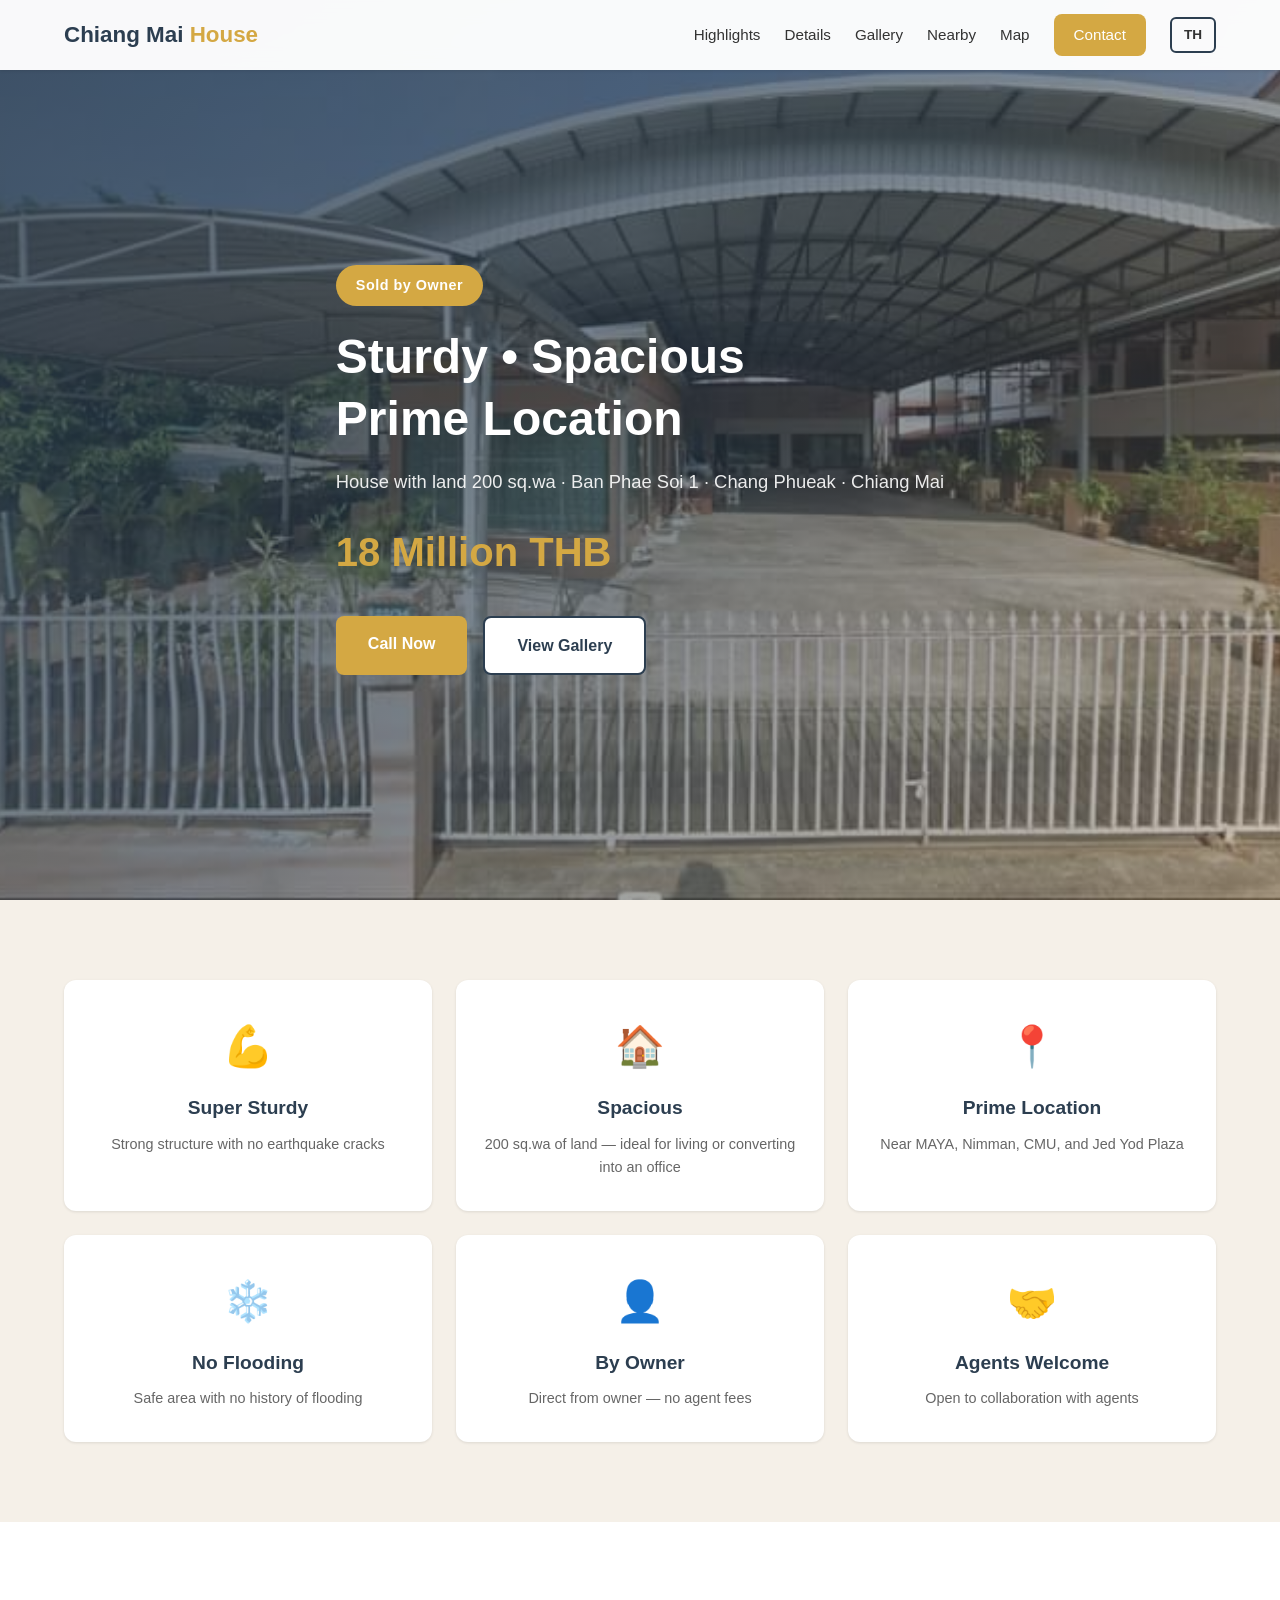
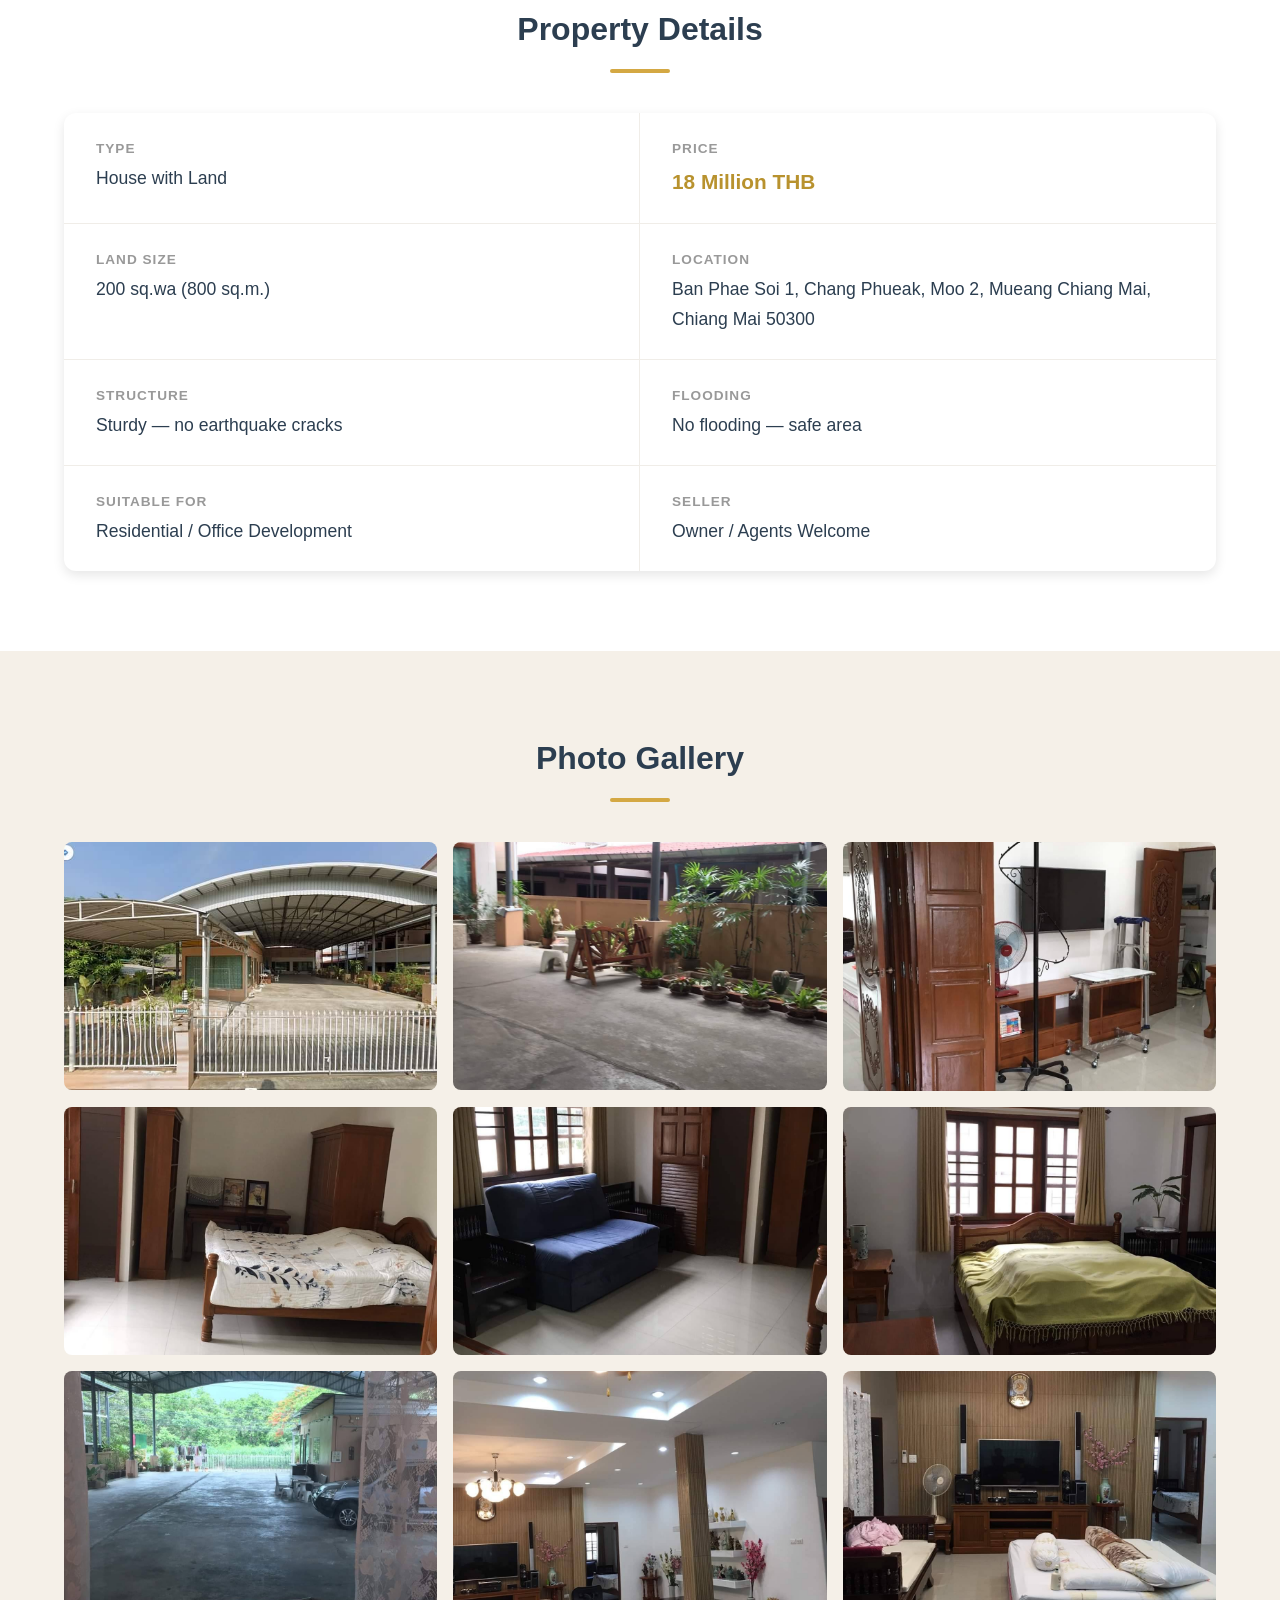
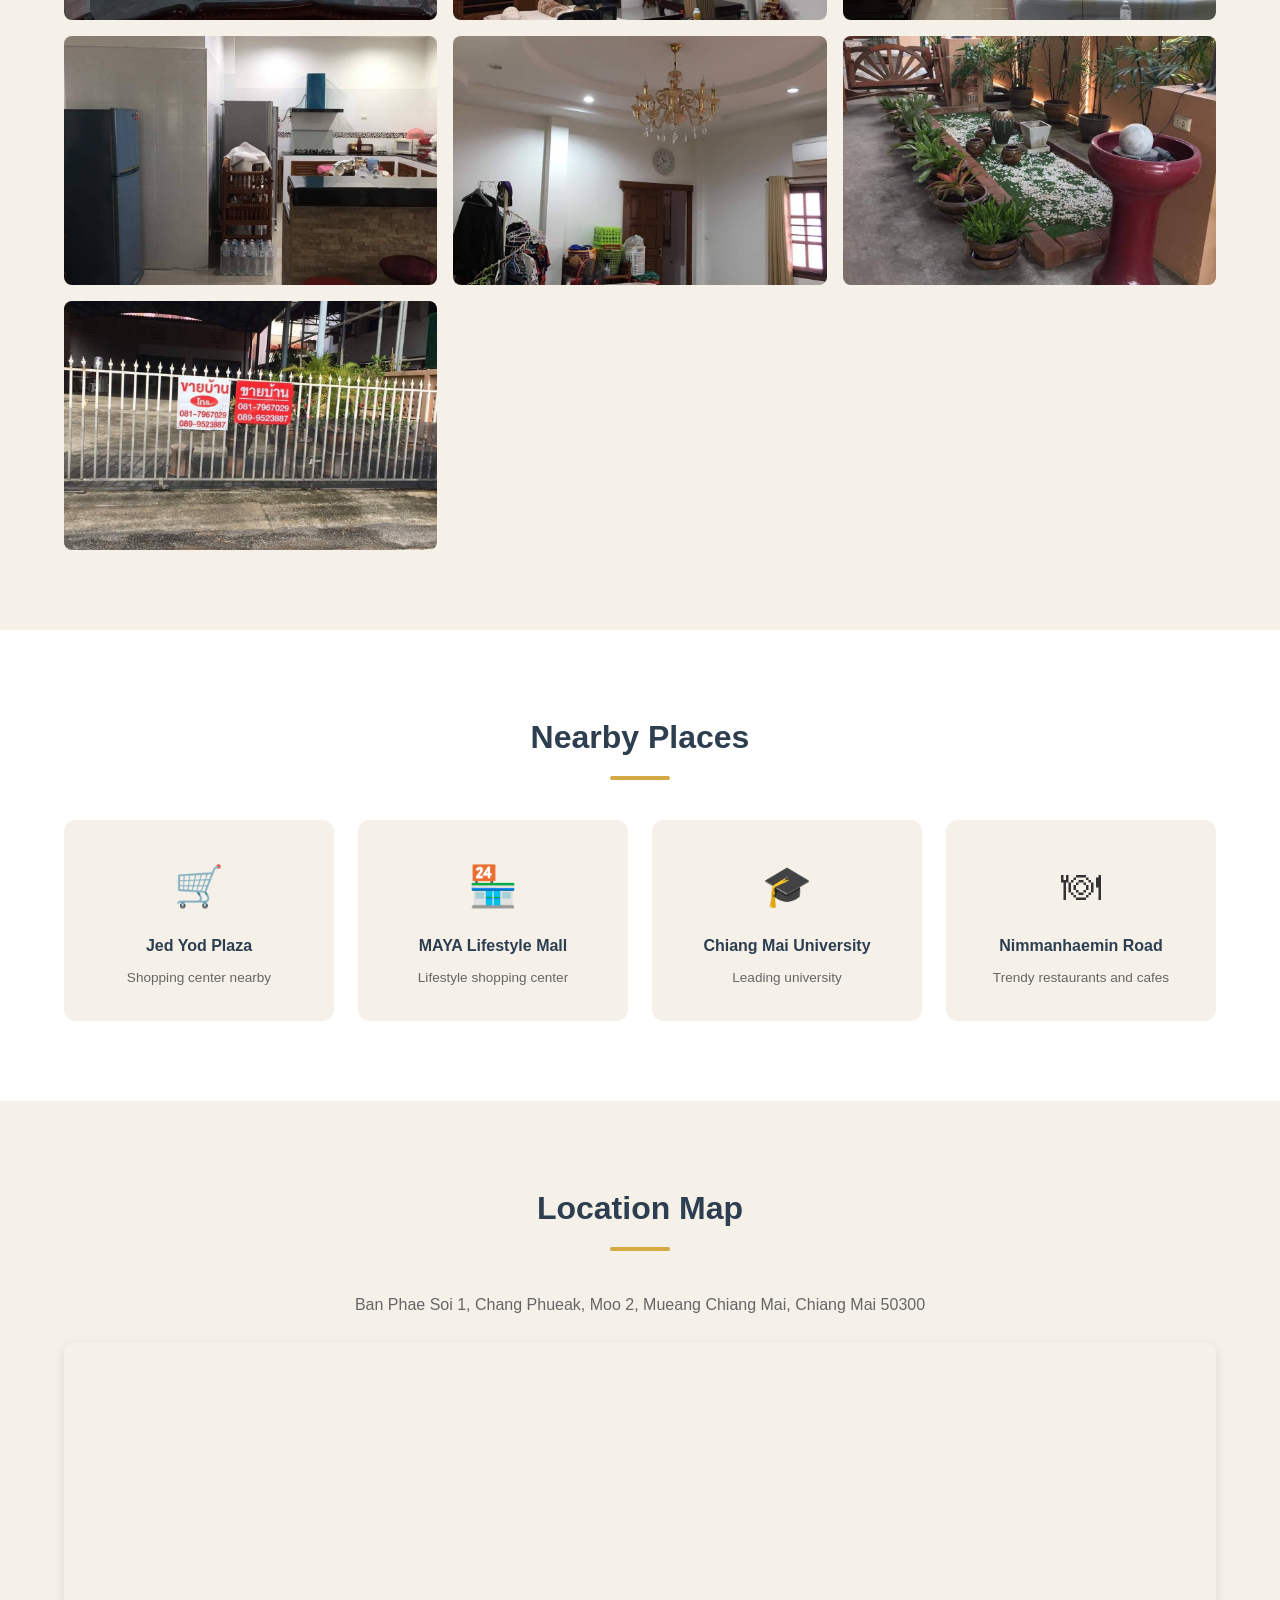
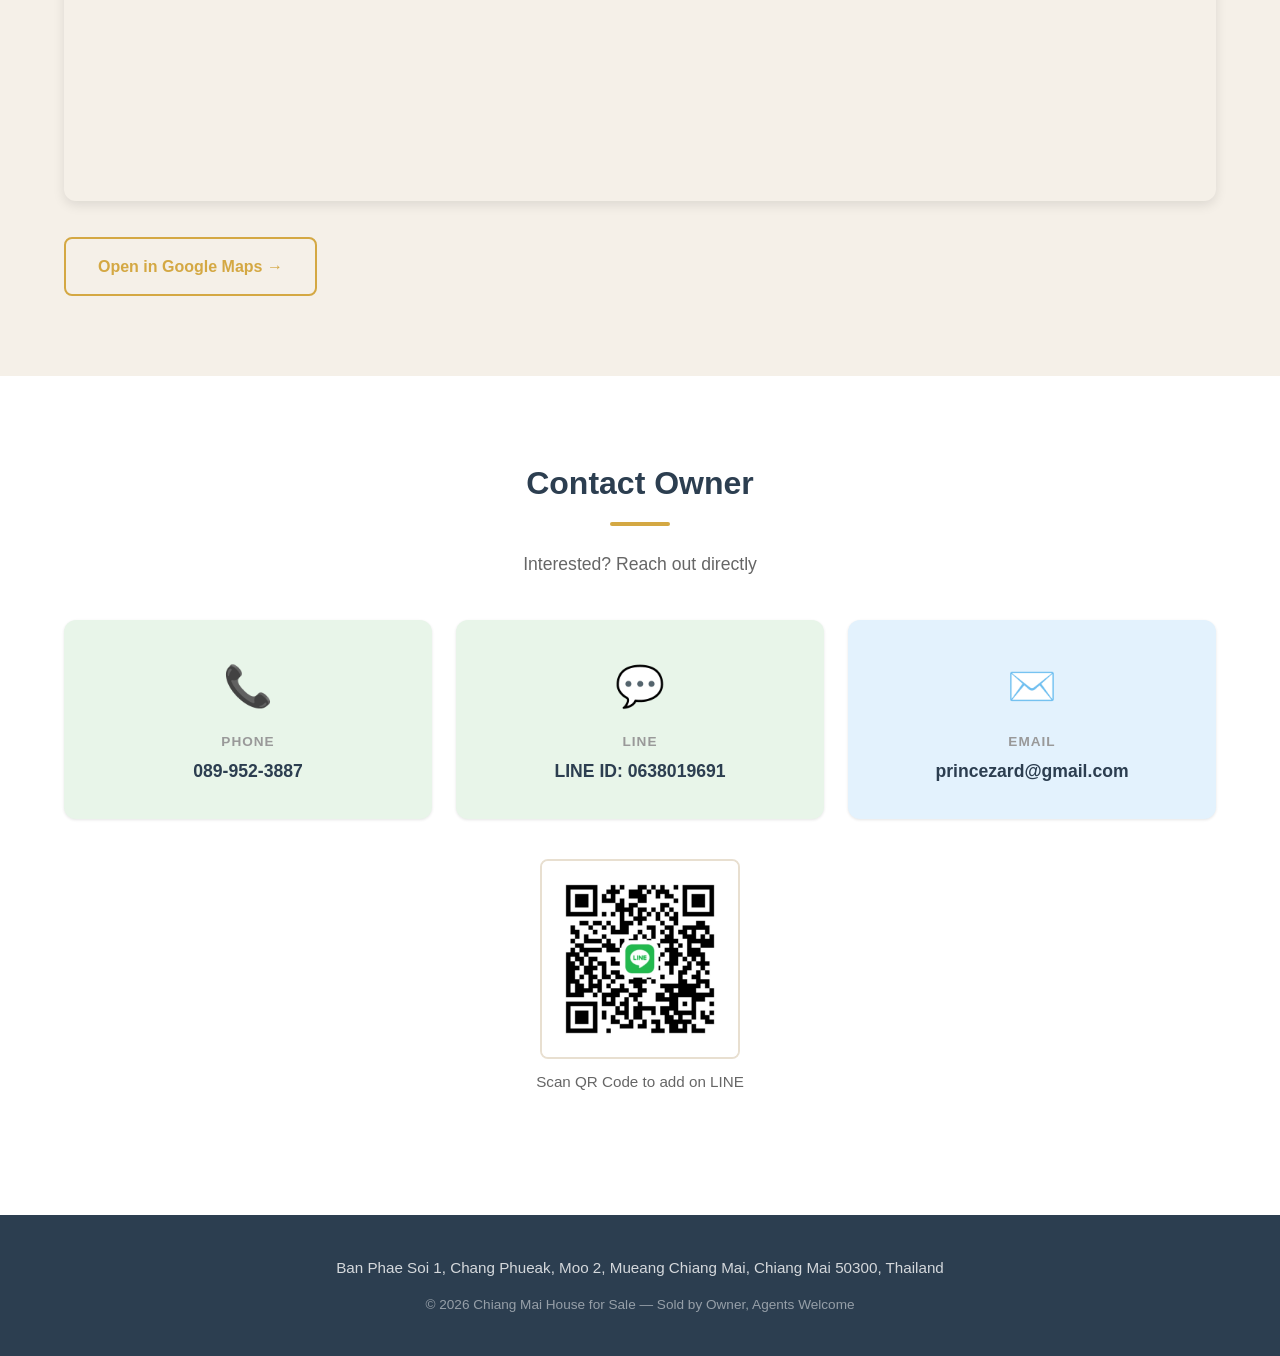
==== en/index.html @ a58bab3d "Initial commit: SEO-optimized property listing website for Chiang Mai house sale - Bilingual Thai/En" ====
<!DOCTYPE html>
<html lang="en">
<head>
    <meta charset="UTF-8">
    <meta name="viewport" content="width=device-width, initial-scale=1.0">
    <meta http-equiv="Content-Security-Policy" content="default-src 'self'; script-src 'self'; style-src 'self' 'unsafe-inline' https://fonts.googleapis.com; font-src https://fonts.gstatic.com; img-src 'self' data:; connect-src 'self'; frame-src https://www.google.com/maps/; frame-ancestors 'none'; base-uri 'self'; form-action 'none';">
    <meta name="referrer" content="strict-origin-when-cross-origin">
    <title>House for Sale Chiang Mai | Ban Phae 200 sq.wa | 18M THB | Sturdy Home Prime Location</title>
    <meta name="description" content="House with land for sale in Chiang Mai — 200 sq.wa at 18 million THB. Ban Phae Soi 1, Chang Phueak. Sturdy construction, spacious, prime location, no flooding, earthquake-crack free. Sold by owner, agents welcome. Near MAYA, Nimman, CMU.">
    <meta name="keywords" content="house for sale Chiang Mai, Ban Phae, Chang Phueak, Chiang Mai real estate, house with land, 200 sq wa, Thailand property, Nimman, MAYA">
    <meta name="author" content="Nichakamon">
    <meta name="robots" content="index, follow">
    <link rel="canonical" href="https://princezard.github.io/chiang-mai-house-for-sale/en/">
    <link rel="alternate" hreflang="th" href="https://princezard.github.io/chiang-mai-house-for-sale/">
    <link rel="alternate" hreflang="en" href="https://princezard.github.io/chiang-mai-house-for-sale/en/">
    <link rel="alternate" hreflang="x-default" href="https://princezard.github.io/chiang-mai-house-for-sale/">

    <meta property="og:title" content="House for Sale Chiang Mai | Ban Phae 200 sq.wa | 18M THB | Prime Location">
    <meta property="og:description" content="Spacious house with land for sale — 200 sq.wa at 18 million THB. Ban Phae Soi 1, Chang Phueak, Chiang Mai. Sturdy, no flooding, no earthquake cracks. Sold by owner, agents welcome.">
    <meta property="og:type" content="website">
    <meta property="og:url" content="https://princezard.github.io/chiang-mai-house-for-sale/en/">
    <meta property="og:image" content="https://princezard.github.io/chiang-mai-house-for-sale/images/photo-01.jpg">
    <meta property="og:locale" content="en">
    <meta property="og:site_name" content="Chiang Mai House for Sale">

    <meta name="twitter:card" content="summary_large_image">
    <meta name="twitter:title" content="House for Sale Chiang Mai | Ban Phae | 18M THB | Prime Location">
    <meta name="twitter:description" content="House with land 200 sq.wa, Ban Phae Soi 1, Chiang Mai — 18 million THB. Sturdy, spacious, no flooding.">
    <meta name="twitter:image" content="https://princezard.github.io/chiang-mai-house-for-sale/images/photo-01.jpg">

    <link rel="preconnect" href="https://fonts.googleapis.com">
    <link rel="preconnect" href="https://fonts.gstatic.com" crossorigin>
    <link href="https://fonts.googleapis.com/css2?family=Inter:wght@300;400;500;600;700&family=Noto+Sans+Thai:wght@400;600&display=swap" rel="stylesheet">
    <link rel="stylesheet" href="../css/style.css">

    <script type="application/ld+json">
    {
        "@context": "https://schema.org",
        "@type": "RealEstateListing",
        "name": "House for Sale in Chiang Mai — Ban Phae Soi 1, Chang Phueak, 200 sq.wa, 18M THB",
        "description": "Spacious house with land for sale in Chiang Mai. 200 sq.wa at 18 million THB. Ban Phae Soi 1, Chang Phueak. Sturdy construction, no flooding, no earthquake cracks. Sold by owner, agents welcome. Near MAYA, Nimman, CMU.",
        "url": "https://princezard.github.io/chiang-mai-house-for-sale/en/",
        "datePosted": "2026-04-25",
        "offers": {
            "@type": "Offer",
            "price": "18000000",
            "priceCurrency": "THB",
            "availability": "https://schema.org/InStock"
        },
        "address": {
            "@type": "PostalAddress",
            "streetAddress": "Ban Phae Soi 1",
            "addressSubregion": "Chang Phueak",
            "addressRegion": "Chiang Mai",
            "postalCode": "50300",
            "addressCountry": "TH"
        },
        "geo": {
            "@type": "GeoCoordinates",
            "latitude": "18.8172",
            "longitude": "98.9682"
        },
        "seller": {
            "@type": "Person",
            "name": "Nichakamon",
            "telephone": "+66-89-952-3887"
        },
        "image": [
            "https://princezard.github.io/chiang-mai-house-for-sale/images/photo-01.jpg",
            "https://princezard.github.io/chiang-mai-house-for-sale/images/photo-02.jpg",
            "https://princezard.github.io/chiang-mai-house-for-sale/images/photo-03.jpg"
        ]
    }
    </script>
</head>
<body class="lang-en">
    <nav class="navbar" id="navbar">
        <div class="container nav-container">
            <a href="../" class="logo">Chiang Mai<span class="logo-accent"> House</span></a>
            <div class="nav-links" id="navLinks">
                <a href="#highlights">Highlights</a>
                <a href="#details">Details</a>
                <a href="#gallery">Gallery</a>
                <a href="#nearby">Nearby</a>
                <a href="#map">Map</a>
                <a href="#contact" class="nav-cta">Contact</a>
                <a href="../" class="lang-toggle" lang="th">TH</a>
            </div>
            <button class="mobile-menu-btn" aria-label="Open menu" id="mobileMenuBtn">
                <span></span><span></span><span></span>
            </button>
        </div>
    </nav>

    <section class="hero" id="hero">
        <div class="hero-overlay"></div>
        <img src="../images/photo-01.jpg" alt="House for sale Chiang Mai Ban Phae Soi 1 Chang Phueak sturdy spacious prime location" class="hero-bg" id="heroBg">
        <div class="container hero-content">
            <div class="hero-badge">Sold by Owner</div>
            <h1>Sturdy &bull; Spacious<br>Prime Location</h1>
            <p class="hero-subtitle">House with land 200 sq.wa &middot; Ban Phae Soi 1 &middot; Chang Phueak &middot; Chiang Mai</p>
            <div class="hero-price">18 Million THB</div>
            <div class="hero-actions">
                <a href="tel:+66899523887" class="btn btn-primary">Call Now</a>
                <a href="#gallery" class="btn btn-secondary">View Gallery</a>
            </div>
        </div>
    </section>

    <section class="highlights" id="highlights">
        <div class="container">
            <div class="highlights-grid">
                <div class="highlight-card">
                    <div class="highlight-icon">&#x1F4AA;</div>
                    <h3>Super Sturdy</h3>
                    <p>Strong structure with no earthquake cracks</p>
                </div>
                <div class="highlight-card">
                    <div class="highlight-icon">&#x1F3E0;</div>
                    <h3>Spacious</h3>
                    <p>200 sq.wa of land — ideal for living or converting into an office</p>
                </div>
                <div class="highlight-card">
                    <div class="highlight-icon">&#x1F4CD;</div>
                    <h3>Prime Location</h3>
                    <p>Near MAYA, Nimman, CMU, and Jed Yod Plaza</p>
                </div>
                <div class="highlight-card">
                    <div class="highlight-icon">&#x2744;&#xFE0F;</div>
                    <h3>No Flooding</h3>
                    <p>Safe area with no history of flooding</p>
                </div>
                <div class="highlight-card">
                    <div class="highlight-icon">&#x1F464;</div>
                    <h3>By Owner</h3>
                    <p>Direct from owner — no agent fees</p>
                </div>
                <div class="highlight-card">
                    <div class="highlight-icon">&#x1F91D;</div>
                    <h3>Agents Welcome</h3>
                    <p>Open to collaboration with agents</p>
                </div>
            </div>
        </div>
    </section>

    <section class="details" id="details">
        <div class="container">
            <h2 class="section-title">Property Details</h2>
            <div class="details-grid">
                <div class="detail-item">
                    <span class="detail-label">Type</span>
                    <span class="detail-value">House with Land</span>
                </div>
                <div class="detail-item">
                    <span class="detail-label">Price</span>
                    <span class="detail-value detail-price">18 Million THB</span>
                </div>
                <div class="detail-item">
                    <span class="detail-label">Land Size</span>
                    <span class="detail-value">200 sq.wa (800 sq.m.)</span>
                </div>
                <div class="detail-item">
                    <span class="detail-label">Location</span>
                    <span class="detail-value">Ban Phae Soi 1, Chang Phueak, Moo 2, Mueang Chiang Mai, Chiang Mai 50300</span>
                </div>
                <div class="detail-item">
                    <span class="detail-label">Structure</span>
                    <span class="detail-value">Sturdy — no earthquake cracks</span>
                </div>
                <div class="detail-item">
                    <span class="detail-label">Flooding</span>
                    <span class="detail-value">No flooding — safe area</span>
                </div>
                <div class="detail-item">
                    <span class="detail-label">Suitable For</span>
                    <span class="detail-value">Residential / Office Development</span>
                </div>
                <div class="detail-item">
                    <span class="detail-label">Seller</span>
                    <span class="detail-value">Owner / Agents Welcome</span>
                </div>
            </div>
        </div>
    </section>

    <section class="gallery" id="gallery">
        <div class="container">
            <h2 class="section-title">Photo Gallery</h2>
            <div class="gallery-grid">
                <div class="gallery-item" data-index="0">
                    <img loading="lazy" src="../images/photo-01.jpg" alt="Chiang Mai house for sale Ban Phae Soi 1 photo 1" width="600" height="400">
                </div>
                <div class="gallery-item" data-index="1">
                    <img loading="lazy" src="../images/photo-02.jpg" alt="Chiang Mai house for sale Ban Phae Soi 1 photo 2" width="600" height="400">
                </div>
                <div class="gallery-item" data-index="2">
                    <img loading="lazy" src="../images/photo-03.jpg" alt="Chiang Mai house for sale Ban Phae Soi 1 photo 3" width="600" height="400">
                </div>
                <div class="gallery-item" data-index="3">
                    <img loading="lazy" src="../images/photo-04.jpg" alt="Chiang Mai house for sale Ban Phae Soi 1 photo 4" width="600" height="400">
                </div>
                <div class="gallery-item" data-index="4">
                    <img loading="lazy" src="../images/photo-05.jpg" alt="Chiang Mai house for sale Ban Phae Soi 1 photo 5" width="600" height="400">
                </div>
                <div class="gallery-item" data-index="5">
                    <img loading="lazy" src="../images/photo-06.jpg" alt="Chiang Mai house for sale Ban Phae Soi 1 photo 6" width="600" height="400">
                </div>
                <div class="gallery-item" data-index="6">
                    <img loading="lazy" src="../images/photo-07.jpg" alt="Chiang Mai house for sale Ban Phae Soi 1 photo 7" width="600" height="400">
                </div>
                <div class="gallery-item" data-index="7">
                    <img loading="lazy" src="../images/photo-08.jpg" alt="Chiang Mai house for sale Ban Phae Soi 1 photo 8" width="600" height="400">
                </div>
                <div class="gallery-item" data-index="8">
                    <img loading="lazy" src="../images/photo-09.jpg" alt="Chiang Mai house for sale Ban Phae Soi 1 photo 9" width="600" height="400">
                </div>
                <div class="gallery-item" data-index="9">
                    <img loading="lazy" src="../images/photo-10.jpg" alt="Chiang Mai house for sale Ban Phae Soi 1 photo 10" width="600" height="400">
                </div>
                <div class="gallery-item" data-index="10">
                    <img loading="lazy" src="../images/photo-11.jpg" alt="Chiang Mai house for sale Ban Phae Soi 1 photo 11" width="600" height="400">
                </div>
                <div class="gallery-item" data-index="11">
                    <img loading="lazy" src="../images/photo-12.jpg" alt="Chiang Mai house for sale Ban Phae Soi 1 photo 12" width="600" height="400">
                </div>
                <div class="gallery-item" data-index="12">
                    <img loading="lazy" src="../images/photo-13.jpg" alt="Chiang Mai house for sale Ban Phae Soi 1 photo 13" width="600" height="400">
                </div>
            </div>
        </div>
    </section>

    <div class="lightbox" id="lightbox" role="dialog" aria-label="Image lightbox">
        <button class="lightbox-close" id="lightboxClose" aria-label="Close">&times;</button>
        <button class="lightbox-prev" id="lightboxPrev" aria-label="Previous image">&#10094;</button>
        <button class="lightbox-next" id="lightboxNext" aria-label="Next image">&#10095;</button>
        <img class="lightbox-img" id="lightboxImg" alt="Property photo enlarged">
        <div class="lightbox-counter" id="lightboxCounter"></div>
    </div>

    <section class="nearby" id="nearby">
        <div class="container">
            <h2 class="section-title">Nearby Places</h2>
            <div class="nearby-grid">
                <div class="nearby-card">
                    <div class="nearby-icon">&#x1F6D2;</div>
                    <h3>Jed Yod Plaza</h3>
                    <p>Shopping center nearby</p>
                </div>
                <div class="nearby-card">
                    <div class="nearby-icon">&#x1F3EA;</div>
                    <h3>MAYA Lifestyle Mall</h3>
                    <p>Lifestyle shopping center</p>
                </div>
                <div class="nearby-card">
                    <div class="nearby-icon">&#x1F393;</div>
                    <h3>Chiang Mai University</h3>
                    <p>Leading university</p>
                </div>
                <div class="nearby-card">
                    <div class="nearby-icon">&#x1F37D;</div>
                    <h3>Nimmanhaemin Road</h3>
                    <p>Trendy restaurants and cafes</p>
                </div>
            </div>
        </div>
    </section>

    <section class="map-section" id="map">
        <div class="container">
            <h2 class="section-title">Location Map</h2>
            <p class="map-address">Ban Phae Soi 1, Chang Phueak, Moo 2, Mueang Chiang Mai, Chiang Mai 50300</p>
            <div class="map-wrapper">
                <iframe sandbox="allow-scripts allow-same-origin allow-popups" src="https://www.google.com/maps/embed?pb=!1m18!1m12!1m3!1d3767.5!2d98.9682!3d18.8172!2m3!1f0!2f0!3f0!3m2!1i1024!2i768!4f13.1!3m3!1m2!1s0x0%3A0x0!2zMTjCsDQ5JzAxLjkiNiA5OMKwNTgnMDUuNSJF!5e0!3m2!1sen!2sth!4v1" width="100%" height="450" style="border:0;" loading="lazy" referrerpolicy="no-referrer-when-downgrade" title="Property location map Ban Phae Soi 1 Chang Phueak Chiang Mai"></iframe>
            </div>
            <a href="https://maps.app.goo.gl/SoQo6MZnUF248gLDA" target="_blank" rel="noopener noreferrer" class="btn btn-outline map-directions">Open in Google Maps &#x2192;</a>
        </div>
    </section>

    <section class="contact" id="contact">
        <div class="container">
            <h2 class="section-title">Contact Owner</h2>
            <p class="contact-subtitle">Interested? Reach out directly</p>
            <div class="contact-grid">
                <a href="tel:+66899523887" class="contact-card contact-phone">
                    <div class="contact-icon">&#x1F4DE;</div>
                    <span class="contact-label">Phone</span>
                    <span class="contact-value">089-952-3887</span>
                </a>
                <a href="#line-qr" class="contact-card contact-line">
                    <div class="contact-icon">&#x1F4AC;</div>
                    <span class="contact-label">LINE</span>
                    <span class="contact-value">LINE ID: 0638019691</span>
                </a>
                <a href="#" data-email class="contact-card contact-email">
                    <div class="contact-icon">&#x2709;&#xFE0F;</div>
                    <span class="contact-label">Email</span>
                    <span class="contact-value">&#112;&#114;&#105;&#110;&#99;&#101;&#122;&#97;&#114;&#100;&#64;&#103;&#109;&#97;&#105;&#108;&#46;&#99;&#111;&#109;</span>
                </a>
            </div>
            <div class="line-qr-section" id="line-qr">
                <img src="../images/line-qr.png" alt="LINE QR Code for Nichakamon" class="line-qr-img">
                <p class="line-qr-text">Scan QR Code to add on LINE</p>
            </div>
            
        </div>
    </section>

    <footer class="footer">
        <div class="container">
            <address class="footer-address">
                Ban Phae Soi 1, Chang Phueak, Moo 2, Mueang Chiang Mai, Chiang Mai 50300, Thailand
            </address>
            <p class="footer-copy">&copy; 2026 Chiang Mai House for Sale &mdash; Sold by Owner, Agents Welcome</p>
        </div>
    </footer>

    <script src="../js/main.js"></script>
</body>
</html>
---- css/style.css ----
*, *::before, *::after {
    margin: 0;
    padding: 0;
    box-sizing: border-box;
}

:root {
    --color-primary: #2C3E50;
    --color-accent: #D4A843;
    --color-accent-hover: #b8922e;
    --color-accent-light: #f5ecd0;
    --color-cream: #F5F0E8;
    --color-cream-dark: #e8dfd0;
    --color-brown: #8B7355;
    --color-brown-dark: #5e4b32;
    --color-white: #ffffff;
    --color-text: #333333;
    --color-text-light: #666666;
    --color-text-muted: #999999;
    --color-green: #27ae60;
    --color-green-hover: #219a52;
    --font-thai: 'Noto Sans Thai', 'Sarabun', sans-serif;
    --font-en: 'Inter', sans-serif;
    --font-heading: var(--font-thai);
    --font-body: var(--font-thai);
    --shadow-sm: 0 1px 3px rgba(0,0,0,0.1);
    --shadow-md: 0 4px 12px rgba(0,0,0,0.1);
    --shadow-lg: 0 8px 30px rgba(0,0,0,0.15);
    --radius: 12px;
    --radius-sm: 8px;
    --transition: 0.3s ease;
}

.lang-en {
    --font-heading: var(--font-en);
    --font-body: var(--font-en);
}

html {
    scroll-behavior: smooth;
    font-size: 16px;
}

body {
    font-family: var(--font-body);
    color: var(--color-text);
    background-color: var(--color-white);
    line-height: 1.7;
    -webkit-font-smoothing: antialiased;
}

.container {
    max-width: 1200px;
    margin: 0 auto;
    padding: 0 24px;
}

.section-title {
    font-size: 2rem;
    font-weight: 700;
    text-align: center;
    margin-bottom: 2.5rem;
    color: var(--color-primary);
    position: relative;
}

.section-title::after {
    content: '';
    display: block;
    width: 60px;
    height: 4px;
    background: var(--color-accent);
    border-radius: 2px;
    margin: 12px auto 0;
}

.btn {
    display: inline-block;
    padding: 14px 32px;
    border-radius: var(--radius-sm);
    font-size: 1rem;
    font-weight: 600;
    text-decoration: none;
    transition: all var(--transition);
    cursor: pointer;
    border: none;
    font-family: var(--font-body);
}

.btn-primary {
    background: var(--color-accent);
    color: var(--color-white);
}

.btn-primary:hover {
    background: var(--color-accent-hover);
    transform: translateY(-2px);
    box-shadow: var(--shadow-md);
}

.btn-secondary {
    background: var(--color-white);
    color: var(--color-primary);
    border: 2px solid var(--color-primary);
}

.btn-secondary:hover {
    background: var(--color-primary);
    color: var(--color-white);
}

.btn-outline {
    background: transparent;
    color: var(--color-accent);
    border: 2px solid var(--color-accent);
}

.btn-outline:hover {
    background: var(--color-accent);
    color: var(--color-white);
}

.btn-large {
    padding: 18px 40px;
    font-size: 1.1rem;
}

.navbar {
    position: fixed;
    top: 0;
    left: 0;
    right: 0;
    z-index: 1000;
    background: rgba(255,255,255,0.97);
    backdrop-filter: blur(10px);
    box-shadow: var(--shadow-sm);
    transition: all var(--transition);
}

.navbar.scrolled {
    box-shadow: var(--shadow-md);
}

.nav-container {
    display: flex;
    align-items: center;
    justify-content: space-between;
    height: 70px;
}

.logo {
    font-size: 1.4rem;
    font-weight: 700;
    color: var(--color-primary);
    text-decoration: none;
}

.logo-accent {
    color: var(--color-accent);
}

.nav-links {
    display: flex;
    align-items: center;
    gap: 24px;
}

.nav-links a {
    text-decoration: none;
    color: var(--color-text);
    font-weight: 500;
    font-size: 0.95rem;
    transition: color var(--transition);
}

.nav-links a:hover {
    color: var(--color-accent);
}

.nav-cta {
    background: var(--color-accent) !important;
    color: var(--color-white) !important;
    padding: 8px 20px !important;
    border-radius: var(--radius-sm) !important;
}

.nav-cta:hover {
    background: var(--color-accent-hover) !important;
}

.lang-toggle {
    font-weight: 700 !important;
    font-size: 0.85rem !important;
    border: 2px solid var(--color-primary) !important;
    border-radius: 6px !important;
    padding: 4px 12px !important;
    transition: all var(--transition) !important;
}

.lang-toggle:hover {
    background: var(--color-primary) !important;
    color: var(--color-white) !important;
}

.mobile-menu-btn {
    display: none;
    flex-direction: column;
    gap: 5px;
    background: none;
    border: none;
    cursor: pointer;
    padding: 8px;
}

.mobile-menu-btn span {
    display: block;
    width: 24px;
    height: 2.5px;
    background: var(--color-primary);
    border-radius: 2px;
    transition: all var(--transition);
}

.hero {
    position: relative;
    min-height: 100vh;
    display: flex;
    align-items: center;
    overflow: hidden;
}

.hero-bg {
    position: absolute;
    top: 0;
    left: 0;
    width: 100%;
    height: 100%;
    object-fit: cover;
    object-position: center;
}

.hero-overlay {
    position: absolute;
    top: 0;
    left: 0;
    width: 100%;
    height: 100%;
    background: linear-gradient(135deg, rgba(44,62,80,0.85) 0%, rgba(44,62,80,0.6) 50%, rgba(139,115,85,0.4) 100%);
    z-index: 1;
}

.hero-content {
    position: relative;
    z-index: 2;
    color: var(--color-white);
    padding-top: 100px;
    padding-bottom: 60px;
}

.hero-badge {
    display: inline-block;
    background: var(--color-accent);
    color: var(--color-white);
    padding: 8px 20px;
    border-radius: 50px;
    font-weight: 600;
    font-size: 0.9rem;
    margin-bottom: 20px;
    letter-spacing: 0.5px;
}

.hero h1 {
    font-size: 3rem;
    font-weight: 700;
    line-height: 1.3;
    margin-bottom: 16px;
}

.hero-subtitle {
    font-size: 1.15rem;
    opacity: 0.9;
    margin-bottom: 20px;
}

.hero-price {
    font-size: 2.5rem;
    font-weight: 700;
    color: var(--color-accent);
    margin-bottom: 30px;
}

.hero-actions {
    display: flex;
    gap: 16px;
    flex-wrap: wrap;
}

.highlights {
    padding: 80px 0;
    background: var(--color-cream);
}

.highlights-grid {
    display: grid;
    grid-template-columns: repeat(3, 1fr);
    gap: 24px;
}

.highlight-card {
    background: var(--color-white);
    padding: 32px 24px;
    border-radius: var(--radius);
    text-align: center;
    box-shadow: var(--shadow-sm);
    transition: all var(--transition);
}

.highlight-card:hover {
    transform: translateY(-4px);
    box-shadow: var(--shadow-md);
}

.highlight-icon {
    font-size: 2.5rem;
    margin-bottom: 12px;
}

.highlight-card h3 {
    font-size: 1.2rem;
    font-weight: 600;
    color: var(--color-primary);
    margin-bottom: 8px;
}

.highlight-card p {
    font-size: 0.9rem;
    color: var(--color-text-light);
    line-height: 1.6;
}

.details {
    padding: 80px 0;
}

.details-grid {
    display: grid;
    grid-template-columns: repeat(2, 1fr);
    gap: 0;
    background: var(--color-white);
    border-radius: var(--radius);
    overflow: hidden;
    box-shadow: var(--shadow-md);
}

.detail-item {
    display: flex;
    flex-direction: column;
    padding: 24px 32px;
    border-bottom: 1px solid #f0ede8;
}

.detail-item:nth-child(odd) {
    border-right: 1px solid #f0ede8;
}

.detail-item:nth-last-child(-n+2) {
    border-bottom: none;
}

.detail-label {
    font-size: 0.85rem;
    font-weight: 600;
    color: var(--color-text-muted);
    text-transform: uppercase;
    letter-spacing: 1px;
    margin-bottom: 4px;
}

.detail-value {
    font-size: 1.1rem;
    font-weight: 500;
    color: var(--color-primary);
}

.detail-price {
    color: var(--color-accent-hover);
    font-size: 1.3rem;
    font-weight: 700;
}

.gallery {
    padding: 80px 0;
    background: var(--color-cream);
}

.gallery-grid {
    display: grid;
    grid-template-columns: repeat(3, 1fr);
    gap: 16px;
}

.gallery-item {
    position: relative;
    overflow: hidden;
    border-radius: var(--radius-sm);
    cursor: pointer;
    aspect-ratio: 3/2;
    background: var(--color-cream-dark);
}

.gallery-item img {
    width: 100%;
    height: 100%;
    object-fit: cover;
    transition: transform var(--transition);
}

.gallery-item:hover img {
    transform: scale(1.05);
}

.gallery-item::after {
    content: '\1F50D';
    position: absolute;
    inset: 0;
    display: flex;
    align-items: center;
    justify-content: center;
    background: rgba(44,62,80,0.4);
    color: white;
    font-size: 1.5rem;
    opacity: 0;
    transition: opacity var(--transition);
}

.gallery-item:hover::after {
    opacity: 1;
}

.lightbox {
    display: none;
    position: fixed;
    inset: 0;
    z-index: 9999;
    background: rgba(0,0,0,0.95);
    align-items: center;
    justify-content: center;
}

.lightbox.active {
    display: flex;
}

.lightbox-img {
    max-width: 90vw;
    max-height: 85vh;
    object-fit: contain;
    border-radius: 4px;
}

.lightbox-close,
.lightbox-prev,
.lightbox-next {
    position: absolute;
    background: rgba(255,255,255,0.15);
    color: white;
    border: none;
    font-size: 2rem;
    padding: 16px;
    cursor: pointer;
    border-radius: 50%;
    transition: background var(--transition);
}

.lightbox-close:hover,
.lightbox-prev:hover,
.lightbox-next:hover {
    background: rgba(255,255,255,0.3);
}

.lightbox-close {
    top: 20px;
    right: 20px;
    width: 48px;
    height: 48px;
    display: flex;
    align-items: center;
    justify-content: center;
    border-radius: 50%;
}

.lightbox-prev {
    left: 20px;
    top: 50%;
    transform: translateY(-50%);
}

.lightbox-next {
    right: 20px;
    top: 50%;
    transform: translateY(-50%);
}

.lightbox-counter {
    position: absolute;
    bottom: 20px;
    left: 50%;
    transform: translateX(-50%);
    color: white;
    font-size: 1rem;
    background: rgba(0,0,0,0.5);
    padding: 6px 16px;
    border-radius: 20px;
}

.nearby {
    padding: 80px 0;
}

.nearby-grid {
    display: grid;
    grid-template-columns: repeat(4, 1fr);
    gap: 24px;
}

.nearby-card {
    background: var(--color-cream);
    padding: 32px 20px;
    border-radius: var(--radius);
    text-align: center;
    transition: all var(--transition);
}

.nearby-card:hover {
    background: var(--color-accent-light);
    transform: translateY(-2px);
}

.nearby-icon {
    font-size: 2.5rem;
    margin-bottom: 12px;
}

.nearby-card h3 {
    font-size: 1rem;
    font-weight: 600;
    color: var(--color-primary);
    margin-bottom: 6px;
}

.nearby-card p {
    font-size: 0.85rem;
    color: var(--color-text-light);
}

.map-section {
    padding: 80px 0;
    background: var(--color-cream);
}

.map-address {
    text-align: center;
    font-size: 1rem;
    color: var(--color-text-light);
    margin-bottom: 24px;
}

.map-wrapper {
    border-radius: var(--radius);
    overflow: hidden;
    box-shadow: var(--shadow-md);
    margin-bottom: 20px;
}

.map-directions {
    display: inline-block;
    margin-top: 16px;
}

.contact {
    padding: 80px 0;
}

.contact-subtitle {
    text-align: center;
    color: var(--color-text-light);
    font-size: 1.1rem;
    margin-bottom: 40px;
    margin-top: -16px;
}

.contact-grid {
    display: grid;
    grid-template-columns: repeat(3, 1fr);
    gap: 24px;
    margin-bottom: 40px;
}

.contact-card {
    display: flex;
    flex-direction: column;
    align-items: center;
    padding: 32px 24px;
    border-radius: var(--radius);
    text-decoration: none;
    color: var(--color-text);
    transition: all var(--transition);
    box-shadow: var(--shadow-sm);
}

.contact-card:hover {
    transform: translateY(-4px);
    box-shadow: var(--shadow-md);
}

.contact-phone {
    background: #e8f5e9;
}

.contact-phone:hover {
    background: #c8e6c9;
}

.contact-line {
    background: #e8f5e9;
}

.contact-line:hover {
    background: #c8e6c9;
}

.contact-email {
    background: #e3f2fd;
}

.contact-email:hover {
    background: #bbdefb;
}

.contact-icon {
    font-size: 2.5rem;
    margin-bottom: 10px;
}

.contact-label {
    font-size: 0.85rem;
    font-weight: 600;
    color: var(--color-text-muted);
    text-transform: uppercase;
    letter-spacing: 1px;
    margin-bottom: 4px;
}

.contact-value {
    font-size: 1.1rem;
    font-weight: 600;
    color: var(--color-primary);
}

.line-qr-section {
    display: flex;
    flex-direction: column;
    align-items: center;
    margin-bottom: 40px;
}

.line-qr-img {
    width: 200px;
    height: 200px;
    object-fit: contain;
    border-radius: var(--radius-sm);
    border: 2px solid var(--color-cream-dark);
}

.line-qr-text {
    margin-top: 10px;
    font-size: 0.95rem;
    color: var(--color-text-light);
}

.contact-cta {
    display: flex;
    justify-content: center;
    gap: 16px;
    flex-wrap: wrap;
}

.footer {
    background: var(--color-primary);
    color: rgba(255,255,255,0.8);
    padding: 40px 0;
    text-align: center;
}

.footer-address {
    font-style: normal;
    font-size: 0.95rem;
    margin-bottom: 12px;
}

.footer-copy {
    font-size: 0.85rem;
    color: rgba(255,255,255,0.5);
}

@media (max-width: 1024px) {
    .highlights-grid {
        grid-template-columns: repeat(2, 1fr);
    }
    .nearby-grid {
        grid-template-columns: repeat(2, 1fr);
    }
    .gallery-grid {
        grid-template-columns: repeat(2, 1fr);
    }
}

@media (max-width: 768px) {
    html {
        font-size: 15px;
    }

    .nav-links {
        position: fixed;
        top: 0;
        right: -100%;
        width: 280px;
        height: 100vh;
        background: var(--color-white);
        flex-direction: column;
        justify-content: center;
        align-items: center;
        gap: 24px;
        transition: right var(--transition);
        box-shadow: var(--shadow-lg);
        z-index: 1001;
    }

    .nav-links.open {
        right: 0;
    }

    .mobile-menu-btn {
        display: flex;
        z-index: 1002;
    }

    .mobile-menu-btn.active span:nth-child(1) {
        transform: rotate(45deg) translate(5px, 5px);
    }

    .mobile-menu-btn.active span:nth-child(2) {
        opacity: 0;
    }

    .mobile-menu-btn.active span:nth-child(3) {
        transform: rotate(-45deg) translate(5px, -5px);
    }

    .hero h1 {
        font-size: 2rem;
    }

    .hero-price {
        font-size: 2rem;
    }

    .hero-actions {
        flex-direction: column;
    }

    .hero-actions .btn {
        text-align: center;
    }

    .highlights-grid {
        grid-template-columns: 1fr;
    }

    .details-grid {
        grid-template-columns: 1fr;
    }

    .detail-item:nth-child(odd) {
        border-right: none;
    }

    .gallery-grid {
        grid-template-columns: 1fr;
    }

    .nearby-grid {
        grid-template-columns: 1fr 1fr;
    }

    .contact-grid {
        grid-template-columns: 1fr;
    }

    .section-title {
        font-size: 1.5rem;
    }
}

@media (max-width: 480px) {
    .nearby-grid {
        grid-template-columns: 1fr;
    }

    .hero h1 {
        font-size: 1.7rem;
    }

    .hero-price {
        font-size: 1.7rem;
    }

    .contact-cta {
        flex-direction: column;
        align-items: center;
    }

    .contact-cta .btn {
        width: 100%;
        text-align: center;
    }
}

@media print {
    .navbar, .lightbox, .hero-actions, .contact-cta {
        display: none !important;
    }

    .hero {
        min-height: auto;
        padding: 20px 0;
    }

    body {
        font-size: 12pt;
    }
}
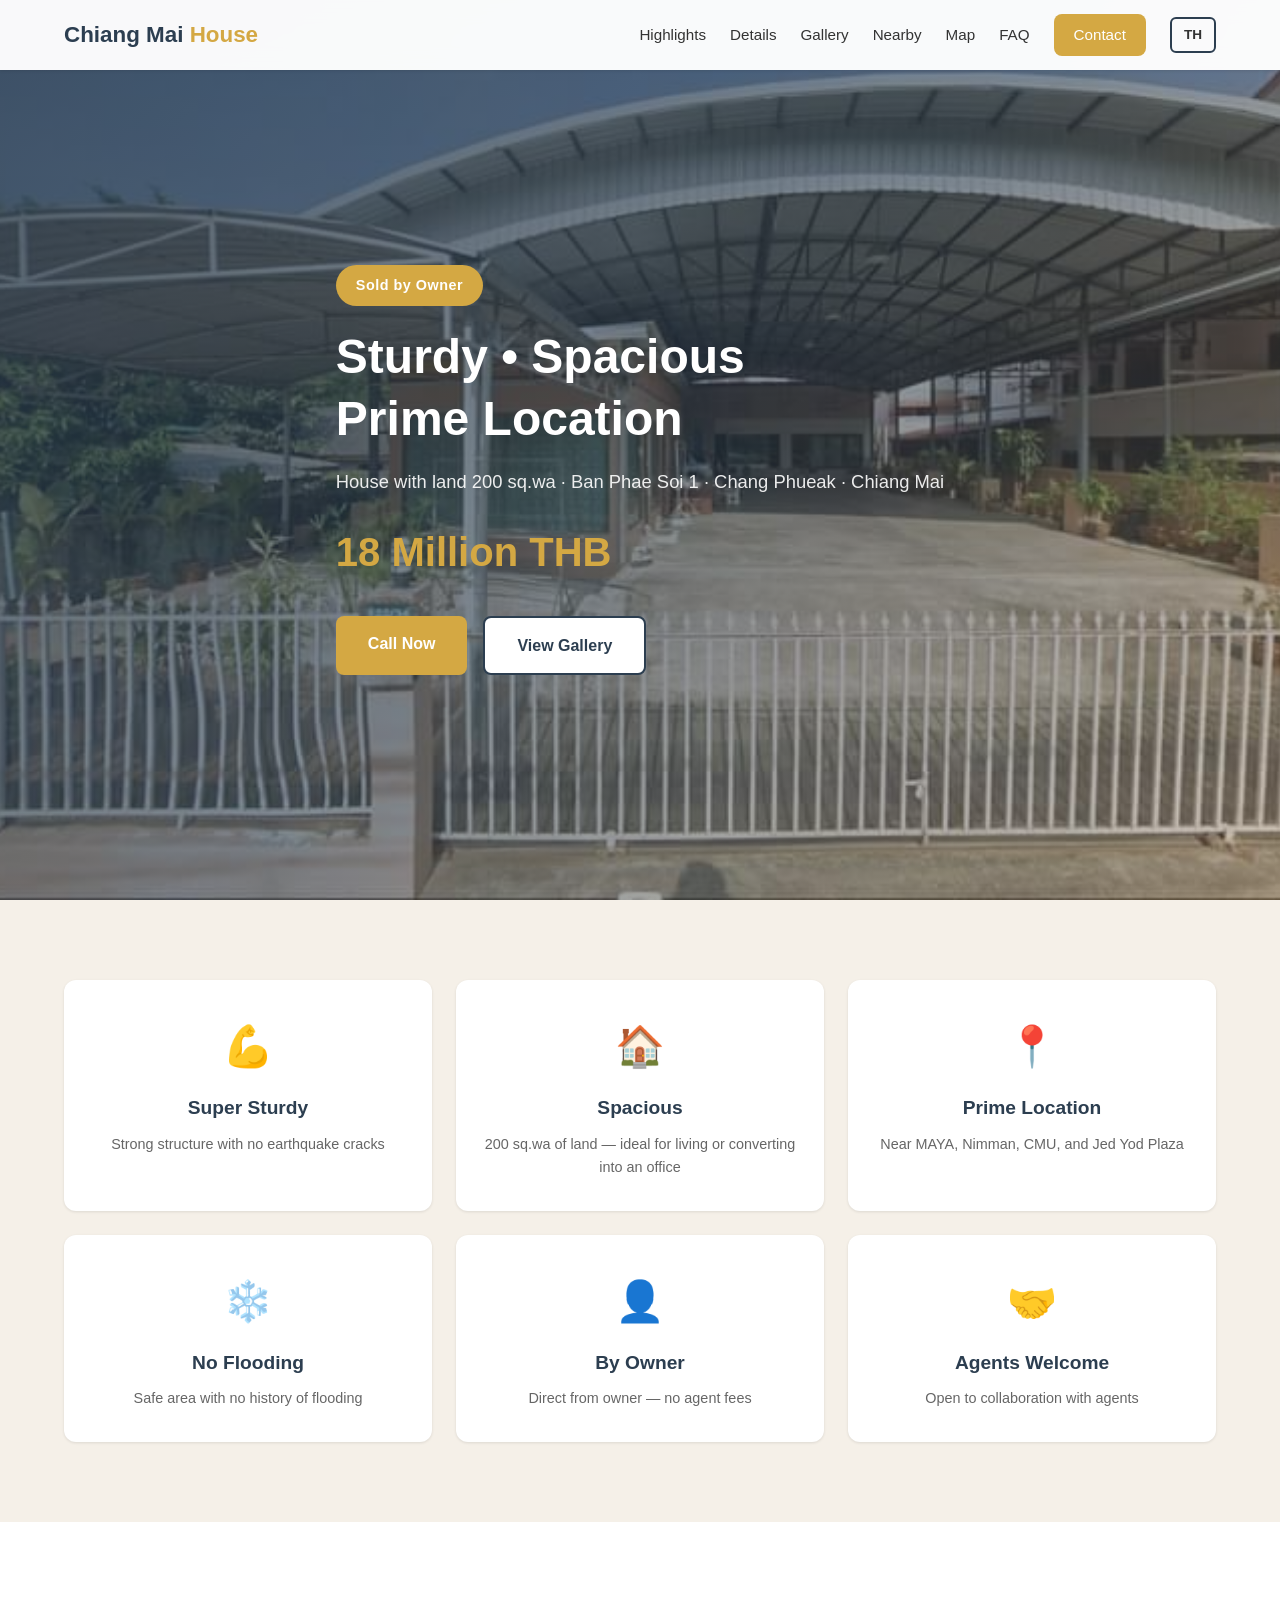
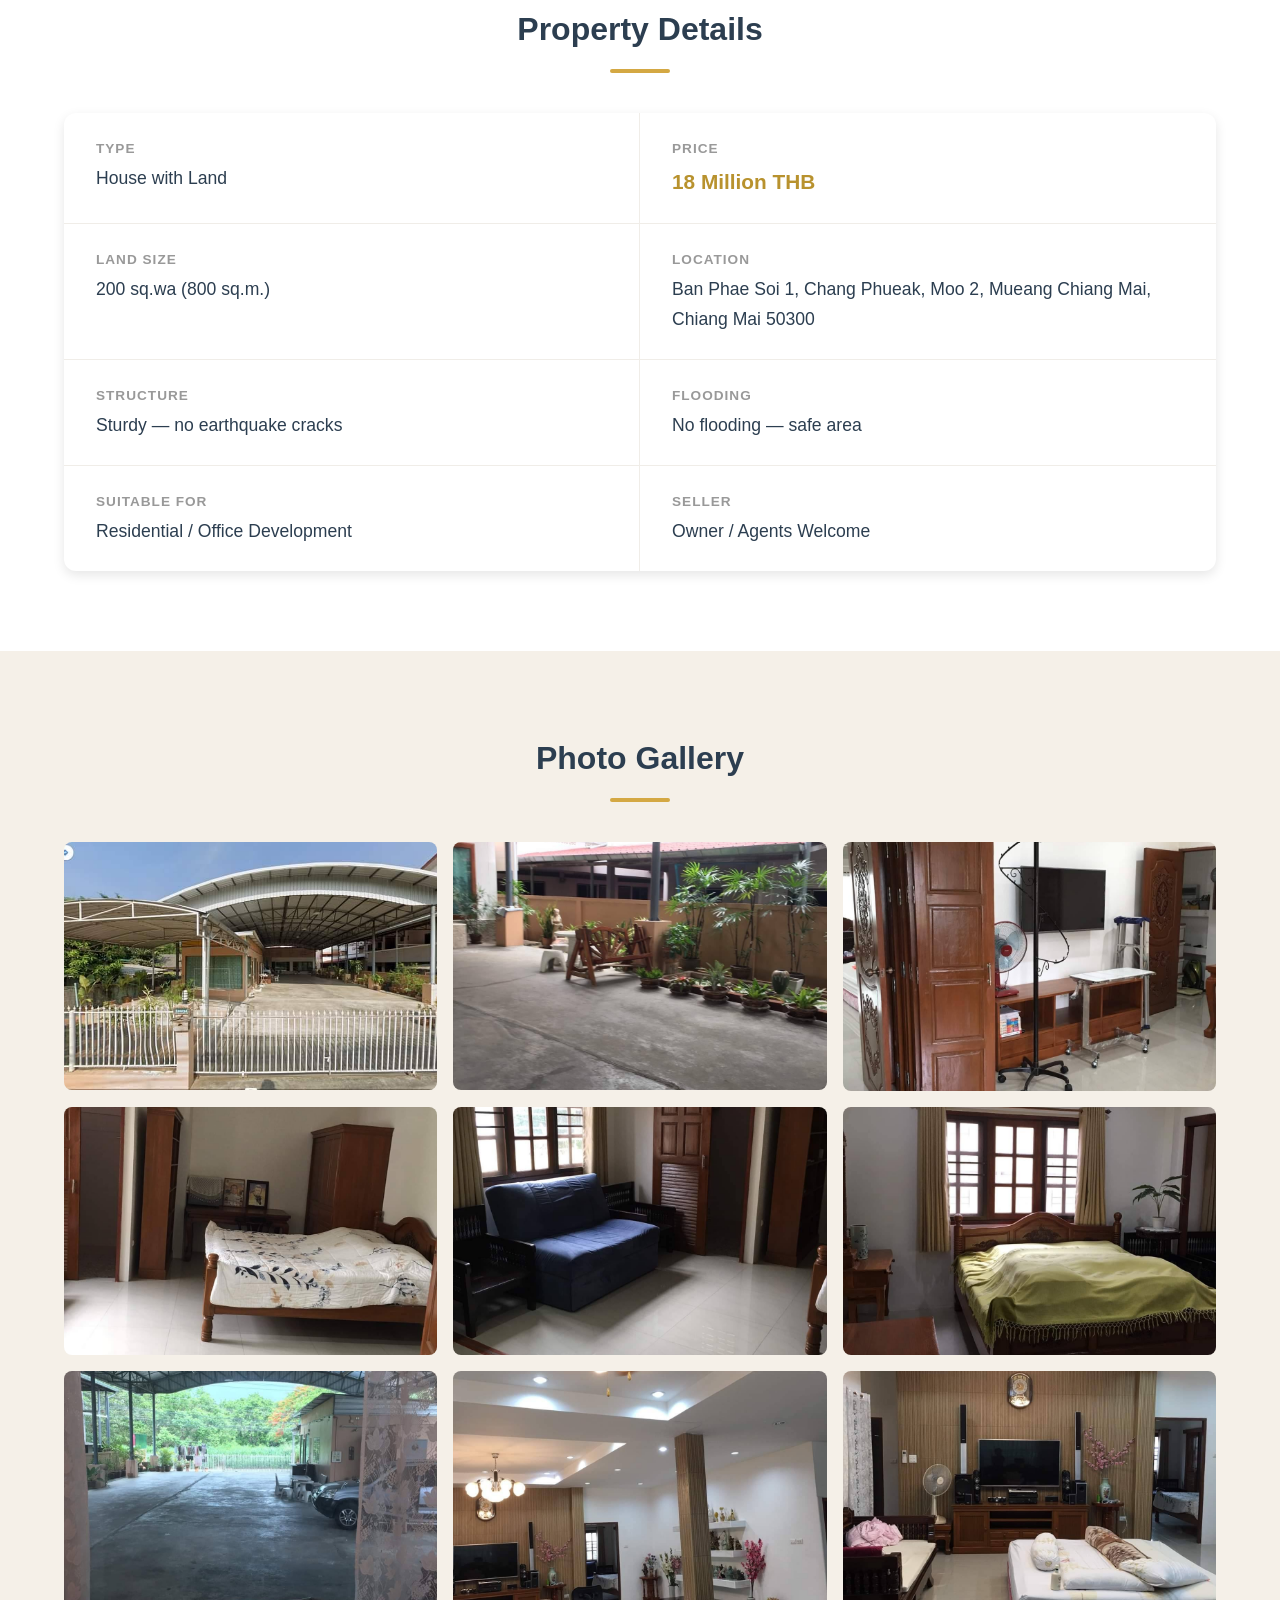
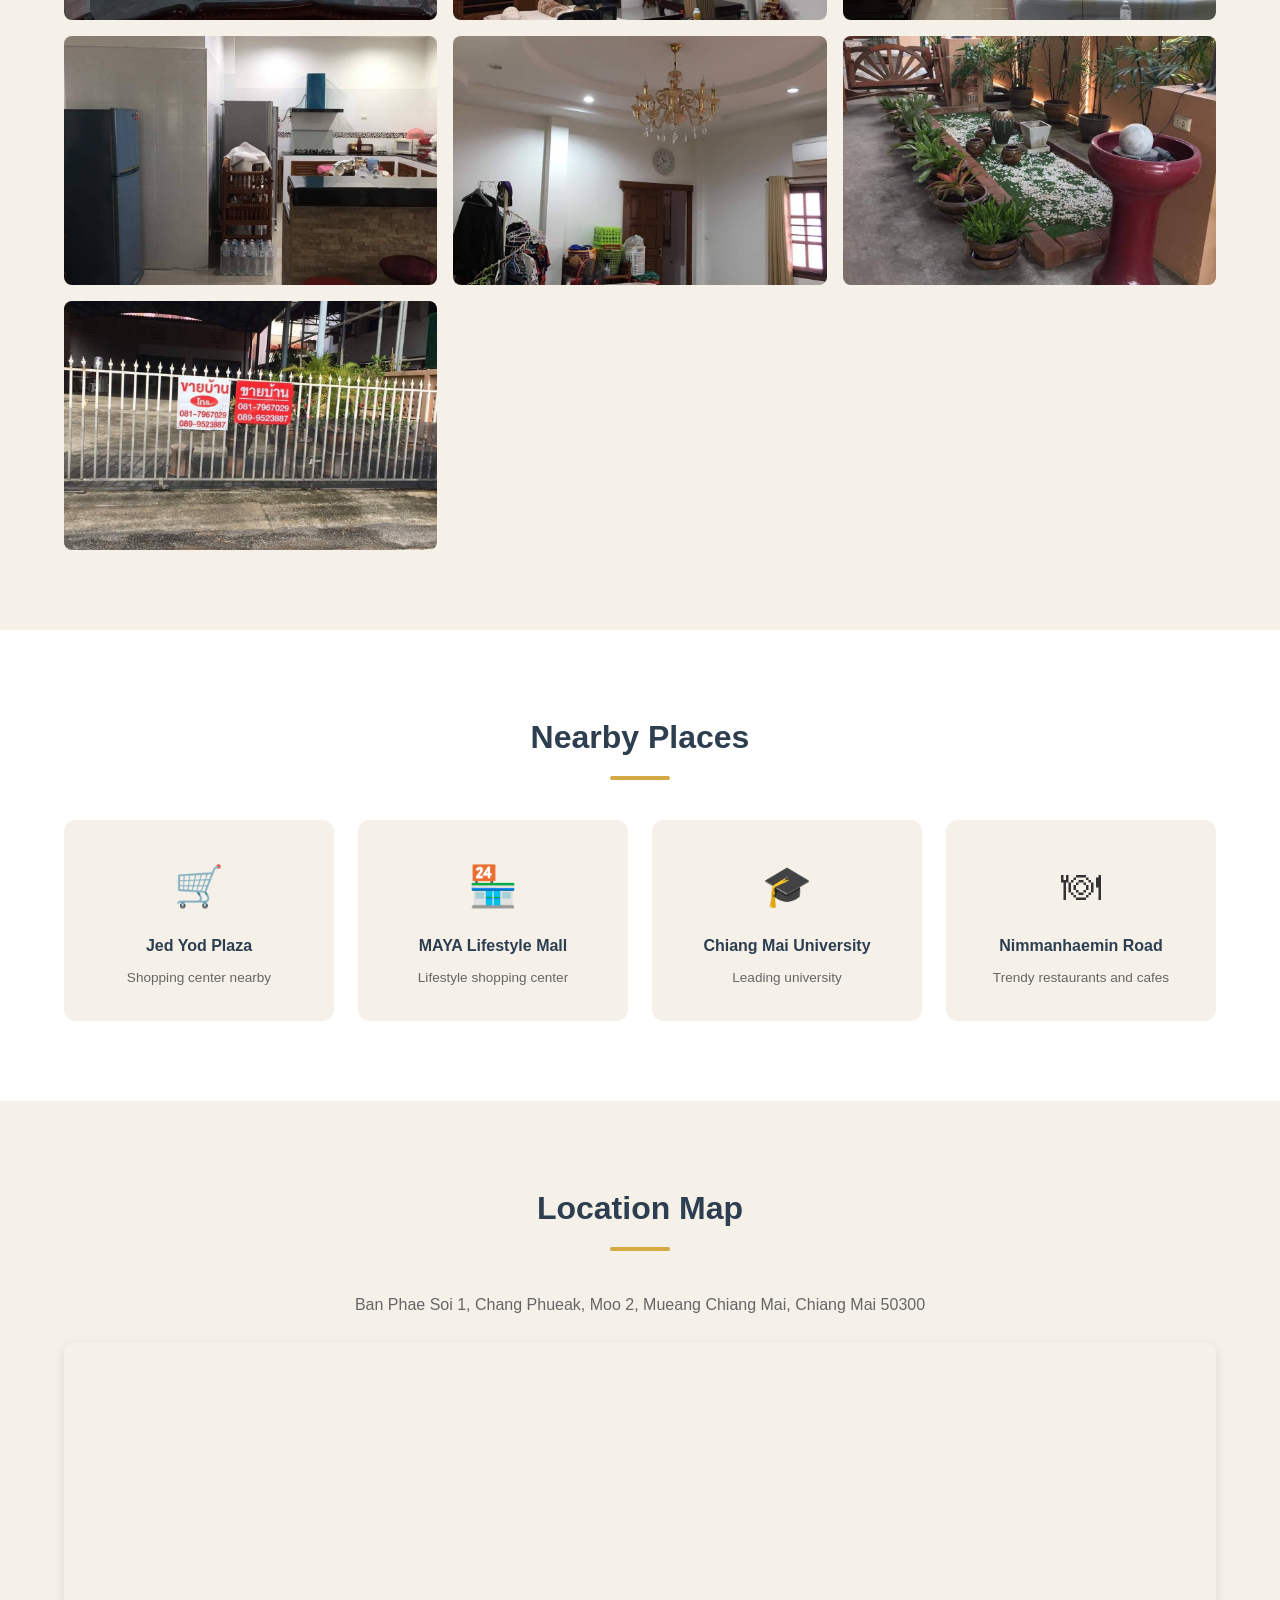
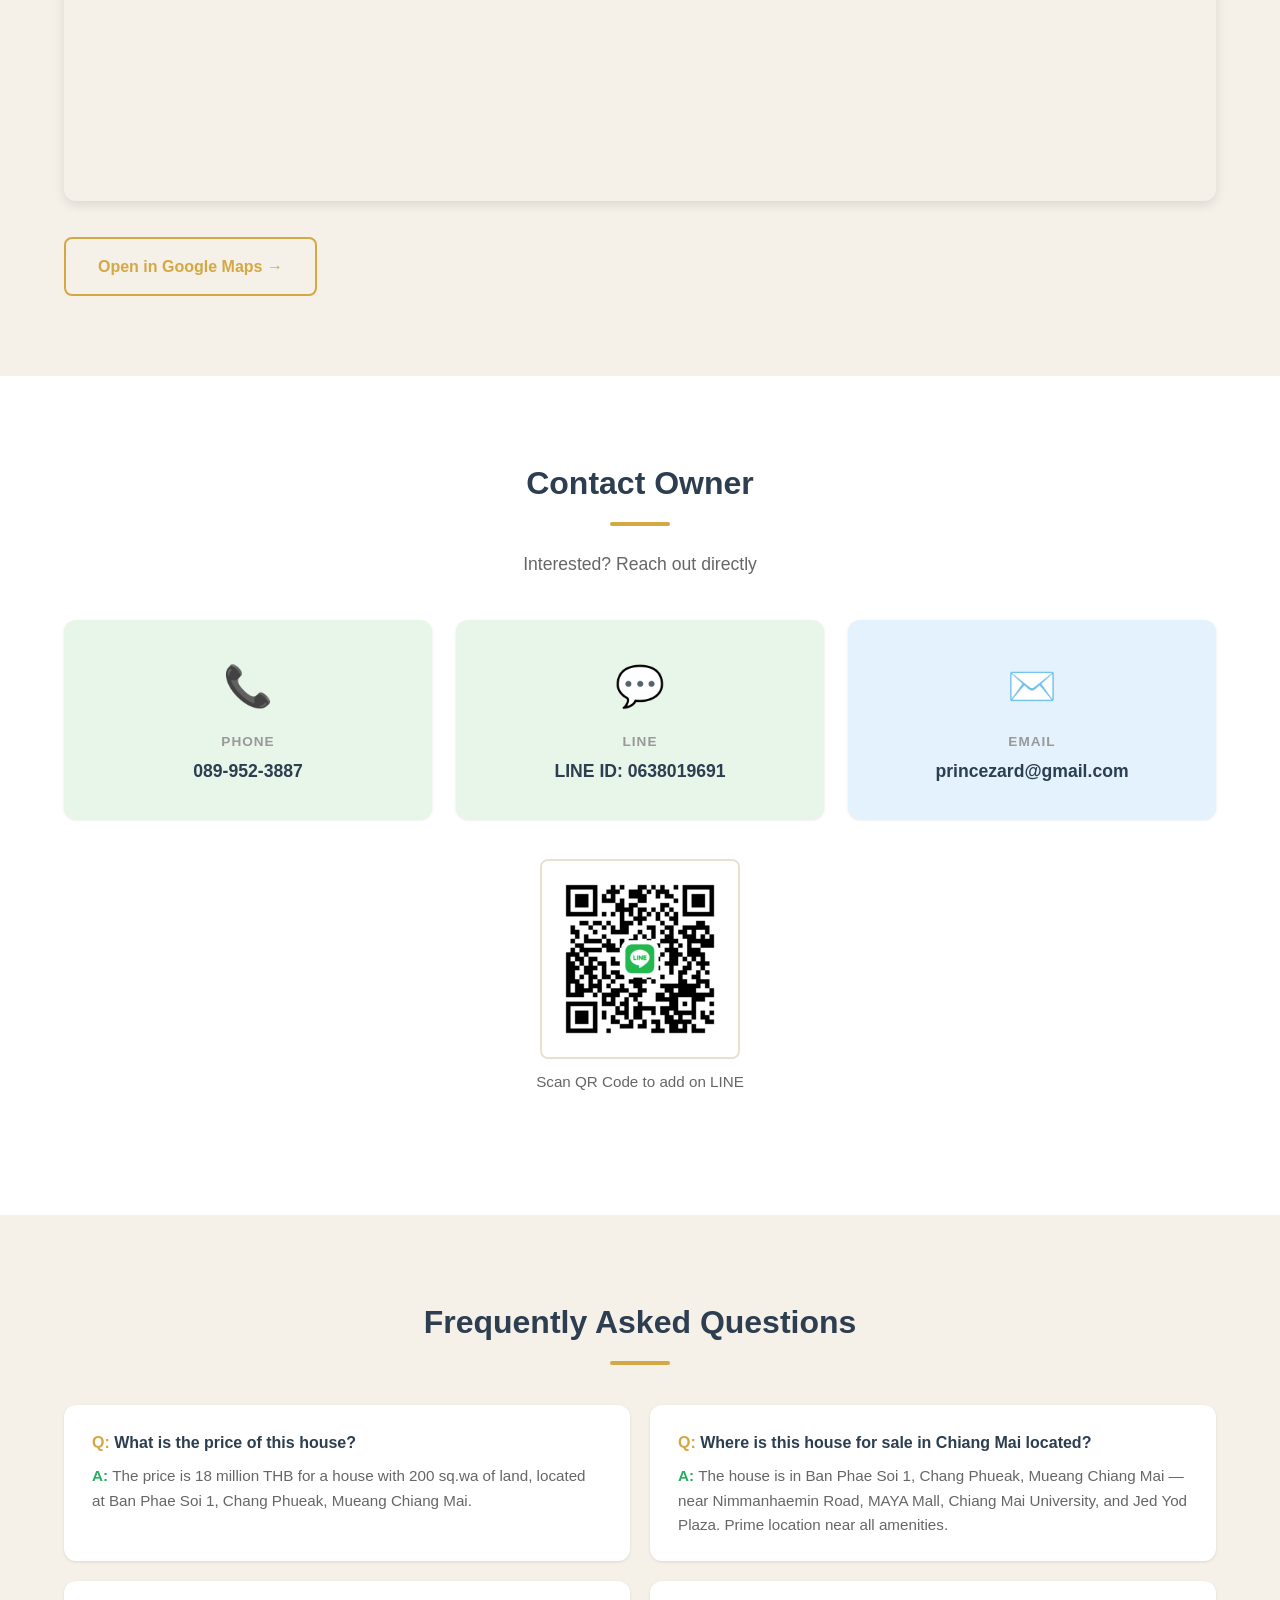
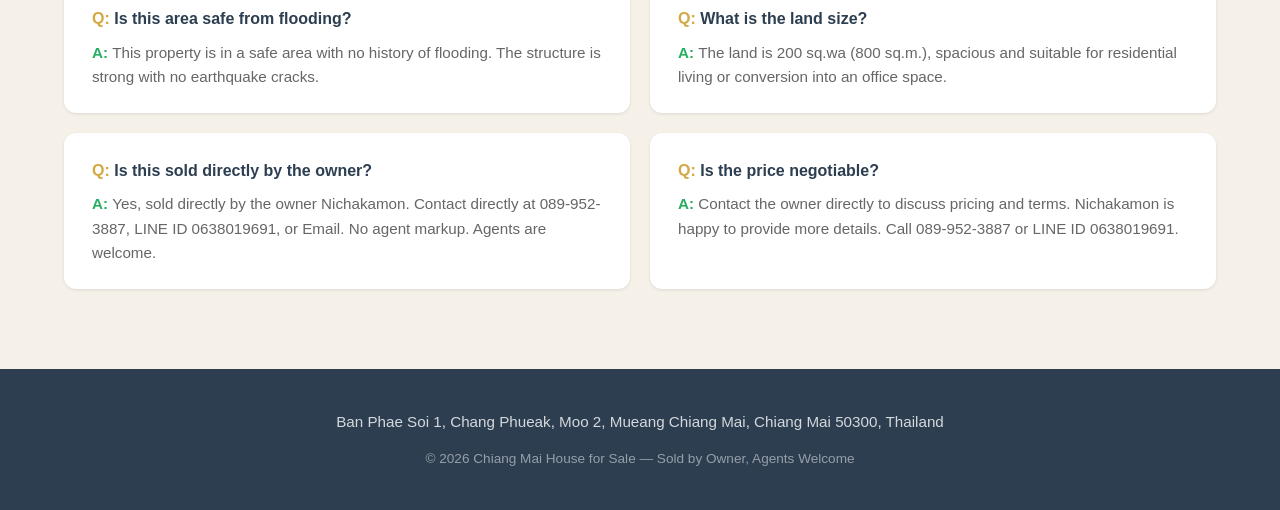
==== commit 57d5c5cd: "Add FAQ section with FAQPage schema, optimize meta titles/keywords for long-tail SEO" ====
--- a/en/index.html
+++ b/en/index.html
@@ -3,13 +3,14 @@
 <head>
     <meta charset="UTF-8">
     <meta name="viewport" content="width=device-width, initial-scale=1.0">
-    <meta http-equiv="Content-Security-Policy" content="default-src 'self'; script-src 'self'; style-src 'self' 'unsafe-inline' https://fonts.googleapis.com; font-src https://fonts.gstatic.com; img-src 'self' data:; connect-src 'self'; frame-src https://www.google.com/maps/; frame-ancestors 'none'; base-uri 'self'; form-action 'none';">
+    <meta http-equiv="Content-Security-Policy" content="default-src 'self'; script-src 'self'; style-src 'self' 'unsafe-inline' https://fonts.googleapis.com; font-src https://fonts.gstatic.com; img-src 'self' data:; connect-src 'self'; frame-src https://www.google.com/maps/ https://maps.google.com/; frame-ancestors 'none'; base-uri 'self'; form-action 'none';">
     <meta name="referrer" content="strict-origin-when-cross-origin">
-    <title>House for Sale Chiang Mai | Ban Phae 200 sq.wa | 18M THB | Sturdy Home Prime Location</title>
-    <meta name="description" content="House with land for sale in Chiang Mai — 200 sq.wa at 18 million THB. Ban Phae Soi 1, Chang Phueak. Sturdy construction, spacious, prime location, no flooding, earthquake-crack free. Sold by owner, agents welcome. Near MAYA, Nimman, CMU.">
+    <title>Chiang Mai House for Sale — Ban Phae 200 sq.wa | 18M THB | Sturdy, No Flooding, Near Nimman</title>
+    <meta name="description" content="House with land for sale in Chiang Mai — Ban Phae Soi 1, Chang Phueak. 200 sq.wa at 18M THB. Sturdy, spacious, no flooding, no earthquake cracks. Near MAYA, Nimman, CMU. Sold by owner, agents welcome. Call 089-952-3887.">
     <meta name="keywords" content="house for sale Chiang Mai, Ban Phae, Chang Phueak, Chiang Mai real estate, house with land, 200 sq wa, Thailand property, Nimman, MAYA">
     <meta name="author" content="Nichakamon">
     <meta name="robots" content="index, follow">
+    <meta name="google-site-verification" content="1dtKciJHUokUVm2P0k_0ILKuFnILePugS6NKi3QoKas" />
     <link rel="canonical" href="https://princezard.github.io/chiang-mai-house-for-sale/en/">
     <link rel="alternate" hreflang="th" href="https://princezard.github.io/chiang-mai-house-for-sale/">
     <link rel="alternate" hreflang="en" href="https://princezard.github.io/chiang-mai-house-for-sale/en/">
@@ -20,6 +21,8 @@
     <meta property="og:type" content="website">
     <meta property="og:url" content="https://princezard.github.io/chiang-mai-house-for-sale/en/">
     <meta property="og:image" content="https://princezard.github.io/chiang-mai-house-for-sale/images/photo-01.jpg">
+    <meta property="og:image:width" content="1200">
+    <meta property="og:image:height" content="630">
     <meta property="og:locale" content="en">
     <meta property="og:site_name" content="Chiang Mai House for Sale">
 
@@ -57,8 +60,8 @@
         },
         "geo": {
             "@type": "GeoCoordinates",
-            "latitude": "18.8172",
-            "longitude": "98.9682"
+            "latitude": "18.8153233",
+            "longitude": "98.9684143"
         },
         "seller": {
             "@type": "Person",
@@ -83,6 +86,7 @@
                 <a href="#gallery">Gallery</a>
                 <a href="#nearby">Nearby</a>
                 <a href="#map">Map</a>
+                <a href="#faq">FAQ</a>
                 <a href="#contact" class="nav-cta">Contact</a>
                 <a href="../" class="lang-toggle" lang="th">TH</a>
             </div>
@@ -272,9 +276,9 @@
             <h2 class="section-title">Location Map</h2>
             <p class="map-address">Ban Phae Soi 1, Chang Phueak, Moo 2, Mueang Chiang Mai, Chiang Mai 50300</p>
             <div class="map-wrapper">
-                <iframe sandbox="allow-scripts allow-same-origin allow-popups" src="https://www.google.com/maps/embed?pb=!1m18!1m12!1m3!1d3767.5!2d98.9682!3d18.8172!2m3!1f0!2f0!3f0!3m2!1i1024!2i768!4f13.1!3m3!1m2!1s0x0%3A0x0!2zMTjCsDQ5JzAxLjkiNiA5OMKwNTgnMDUuNSJF!5e0!3m2!1sen!2sth!4v1" width="100%" height="450" style="border:0;" loading="lazy" referrerpolicy="no-referrer-when-downgrade" title="Property location map Ban Phae Soi 1 Chang Phueak Chiang Mai"></iframe>
-            </div>
-            <a href="https://maps.app.goo.gl/SoQo6MZnUF248gLDA" target="_blank" rel="noopener noreferrer" class="btn btn-outline map-directions">Open in Google Maps &#x2192;</a>
+                <iframe sandbox="allow-scripts allow-same-origin allow-popups" src="https://maps.google.com/maps?q=18.8153233,98.9684143+(Ban+Phae+Soi+1)&z=16&output=embed" width="100%" height="450" style="border:0;" loading="lazy" referrerpolicy="no-referrer-when-downgrade" title="Property location map Ban Phae Soi 1 Chang Phueak Chiang Mai"></iframe>
+            </div>
+            <a href="https://maps.app.goo.gl/eMiwgohMF25cAjLh9" target="_blank" rel="noopener noreferrer" class="btn btn-outline map-directions">Open in Google Maps &#x2192;</a>
         </div>
     </section>
 
@@ -307,6 +311,50 @@
         </div>
     </section>
 
+    <section class="faq" id="faq">
+        <div class="container">
+            <h2 class="section-title">Frequently Asked Questions</h2>
+            <div class="faq-grid" itemscope itemtype="https://schema.org/FAQPage">
+                <div class="faq-item" itemscope itemprop="mainEntity" itemtype="https://schema.org/Question">
+                    <h3 itemprop="name">What is the price of this house?</h3>
+                    <div class="faq-answer" itemscope itemprop="acceptedAnswer" itemtype="https://schema.org/Answer">
+                        <p itemprop="text">The price is 18 million THB for a house with 200 sq.wa of land, located at Ban Phae Soi 1, Chang Phueak, Mueang Chiang Mai.</p>
+                    </div>
+                </div>
+                <div class="faq-item" itemscope itemprop="mainEntity" itemtype="https://schema.org/Question">
+                    <h3 itemprop="name">Where is this house for sale in Chiang Mai located?</h3>
+                    <div class="faq-answer" itemscope itemprop="acceptedAnswer" itemtype="https://schema.org/Answer">
+                        <p itemprop="text">The house is in Ban Phae Soi 1, Chang Phueak, Mueang Chiang Mai — near Nimmanhaemin Road, MAYA Mall, Chiang Mai University, and Jed Yod Plaza. Prime location near all amenities.</p>
+                    </div>
+                </div>
+                <div class="faq-item" itemscope itemprop="mainEntity" itemtype="https://schema.org/Question">
+                    <h3 itemprop="name">Is this area safe from flooding?</h3>
+                    <div class="faq-answer" itemscope itemprop="acceptedAnswer" itemtype="https://schema.org/Answer">
+                        <p itemprop="text">This property is in a safe area with no history of flooding. The structure is strong with no earthquake cracks.</p>
+                    </div>
+                </div>
+                <div class="faq-item" itemscope itemprop="mainEntity" itemtype="https://schema.org/Question">
+                    <h3 itemprop="name">What is the land size?</h3>
+                    <div class="faq-answer" itemscope itemprop="acceptedAnswer" itemtype="https://schema.org/Answer">
+                        <p itemprop="text">The land is 200 sq.wa (800 sq.m.), spacious and suitable for residential living or conversion into an office space.</p>
+                    </div>
+                </div>
+                <div class="faq-item" itemscope itemprop="mainEntity" itemtype="https://schema.org/Question">
+                    <h3 itemprop="name">Is this sold directly by the owner?</h3>
+                    <div class="faq-answer" itemscope itemprop="acceptedAnswer" itemtype="https://schema.org/Answer">
+                        <p itemprop="text">Yes, sold directly by the owner Nichakamon. Contact directly at 089-952-3887, LINE ID 0638019691, or Email. No agent markup. Agents are welcome.</p>
+                    </div>
+                </div>
+                <div class="faq-item" itemscope itemprop="mainEntity" itemtype="https://schema.org/Question">
+                    <h3 itemprop="name">Is the price negotiable?</h3>
+                    <div class="faq-answer" itemscope itemprop="acceptedAnswer" itemtype="https://schema.org/Answer">
+                        <p itemprop="text">Contact the owner directly to discuss pricing and terms. Nichakamon is happy to provide more details. Call 089-952-3887 or LINE ID 0638019691.</p>
+                    </div>
+                </div>
+            </div>
+        </div>
+    </section>
+
     <footer class="footer">
         <div class="container">
             <address class="footer-address">
--- a/css/style.css
+++ b/css/style.css
@@ -685,6 +685,48 @@
     flex-wrap: wrap;
 }
 
+.faq {
+    padding: 80px 0;
+    background: var(--color-cream);
+}
+
+.faq-grid {
+    display: grid;
+    grid-template-columns: repeat(2, 1fr);
+    gap: 20px;
+}
+
+.faq-item {
+    background: var(--color-white);
+    border-radius: var(--radius);
+    padding: 24px 28px;
+    box-shadow: var(--shadow-sm);
+}
+
+.faq-item h3 {
+    font-size: 1rem;
+    font-weight: 600;
+    color: var(--color-primary);
+    margin-bottom: 8px;
+}
+
+.faq-item h3::before {
+    content: "Q: ";
+    color: var(--color-accent);
+}
+
+.faq-answer p {
+    font-size: 0.95rem;
+    color: var(--color-text-light);
+    line-height: 1.6;
+}
+
+.faq-answer p::before {
+    content: "A: ";
+    color: var(--color-green);
+    font-weight: 600;
+}
+
 .footer {
     background: var(--color-primary);
     color: rgba(255,255,255,0.8);
@@ -797,6 +839,10 @@
         grid-template-columns: 1fr;
     }
 
+    .faq-grid {
+        grid-template-columns: 1fr;
+    }
+
     .section-title {
         font-size: 1.5rem;
     }
